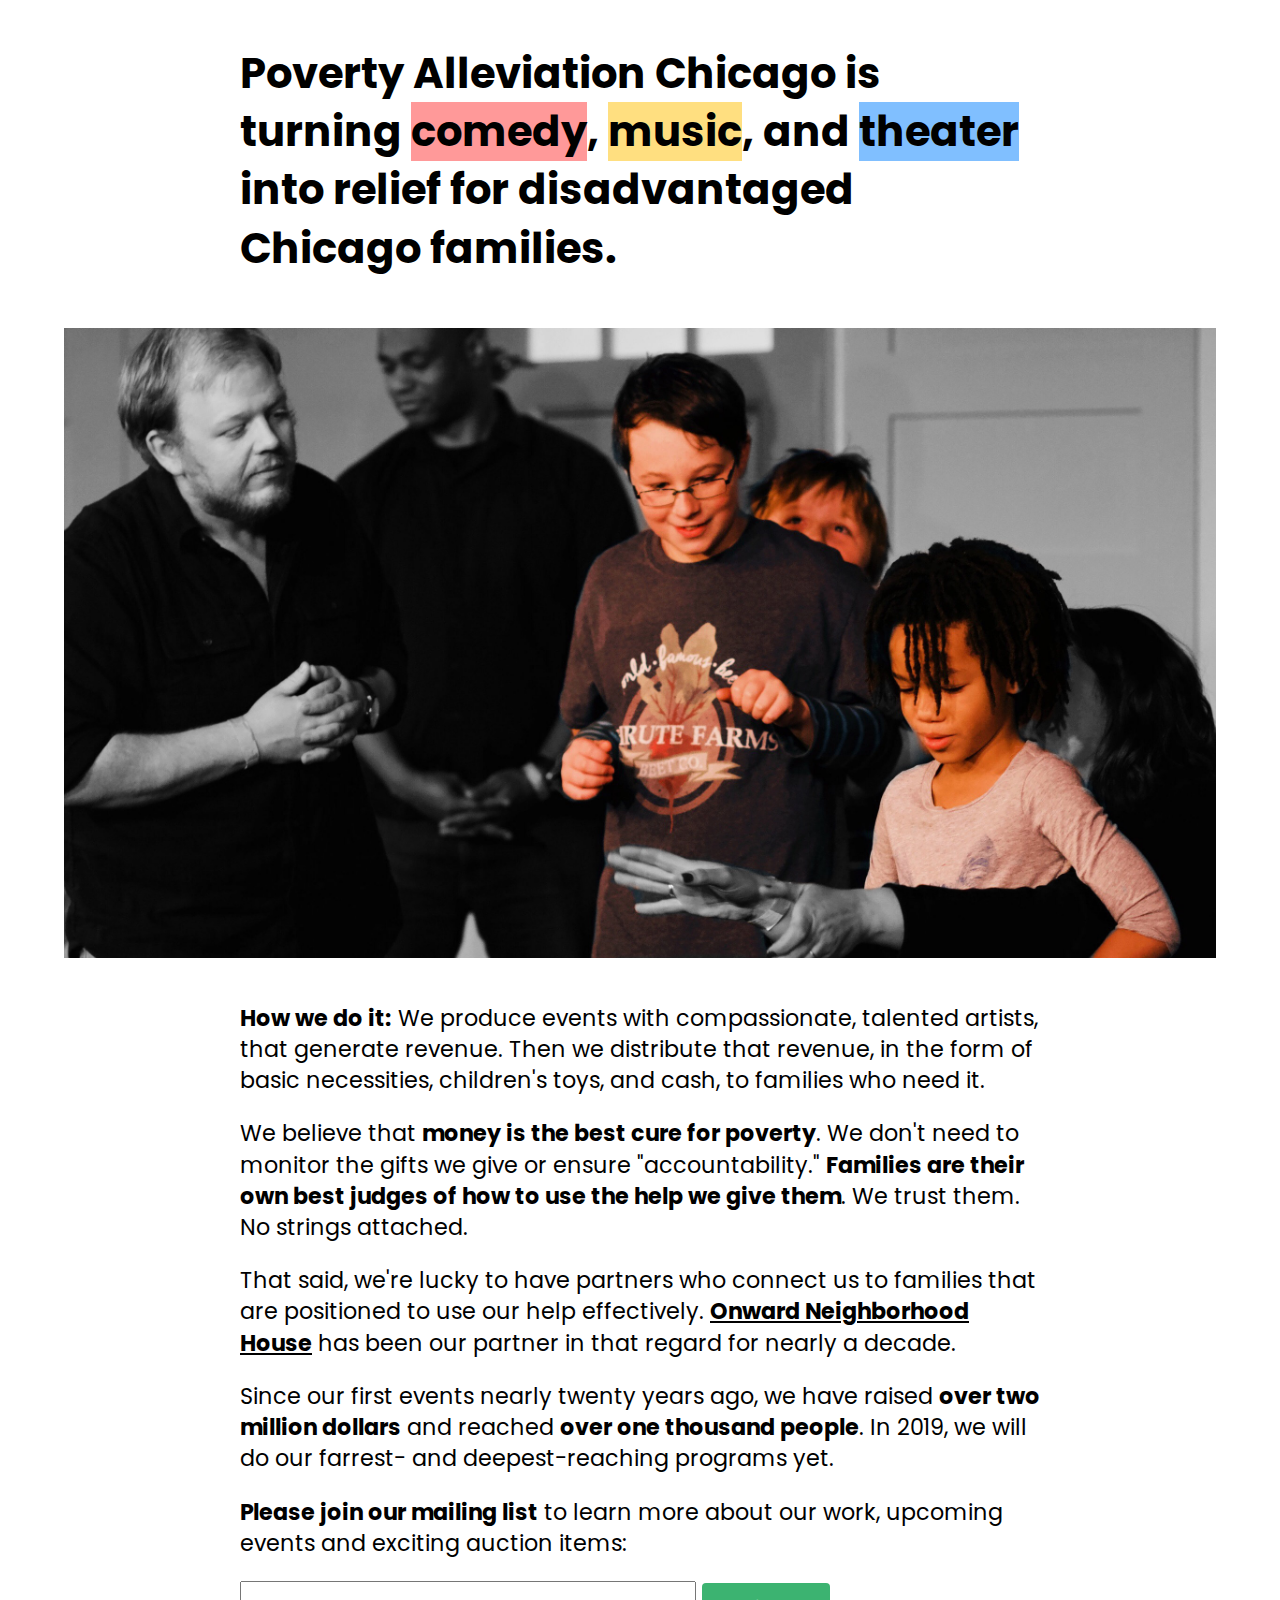
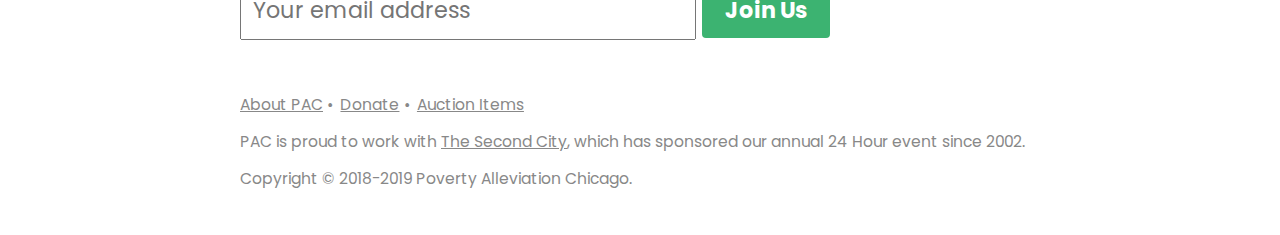
==== index.html @ cbf2a6ac "first commit" ====
<!doctype html>
<html lang="en">
    <head>
        <meta charset="utf-8">
        <meta http-equiv="X-UA-Compatible" content="IE=edge,chrome=1">
        <title>Poverty Alleviation Chicago</title>
        <meta name="description" content="">
        <meta name="viewport" content="width=device-width, initial-scale=1">

        <link rel="stylesheet" href="css/normalize.min.css">
        <link rel="stylesheet" href="css/main.css">
    </head>
    <body>
        <div id="wrapper">
            <header>
                <div class="bounded"><h1>Poverty Alleviation Chicago is turning <span style="background-color: #ff9999;">comedy</span>, <span style="background-color: #ffdf80;">music</span>, and <span style="background-color: #80bfff;">theater</span> into <span>relief</span> for disadvantaged Chicago families.</h1></div>
                <div id="header-photo"><img src="header.jpg" alt=""></div>
            </header>
            <main>
                <div class="bounded">
                    <p><strong>How we do it:</strong> We produce events with compassionate, talented artists, that generate revenue. Then we distribute that revenue, in the form of basic necessities, children's toys, and cash, to families who need it.</p>
                    <p>We believe that <strong>money is the best cure for poverty</strong>. We don't need to monitor the gifts we give or ensure "accountability." <strong>Families are their own best judges of how to use the help we give them</strong>. We trust them. No strings attached.</p>
                    <p>That said, we're lucky to have partners who connect us to families that are positioned to use our help effectively. <strong><a href="#">Onward Neighborhood House</a></strong> has been our partner in that regard for nearly a decade.</p>
                    <p>Since our first events nearly twenty years ago, we have raised <strong>over two million dollars</strong> and reached <strong>over one thousand people</strong>. In 2019, we will do our farrest- and deepest-reaching programs yet.</p>
                    <p><strong>Please join our mailing list</strong> to learn more about our work, upcoming events and exciting auction items:</p>
                    <form class="subscribe-form" method="post">
                        <label class="visuallyhidden" for="tlemail">Enter your email address</label>
                        <input type="text" name="email" id="tlemail" aria-label="Enter your email address" placeholder="Your email address">
                        <input type="hidden" value="1" name="embed">
                        <input type="submit" value="Join Us">
                    </form>
                </div>
            </main>
            <footer>
                <div class="bounded">
                    <p>
                        <nav>
                            <a href="#">About PAC</a>
                            <a href="#">Donate</a>
                            <a href="#">Auction Items</a>
                        </nav>
                    </p>
                    <p>PAC is proud to work with <a href="#">The Second City</a>, which has ​sponsored ​our annual 24 Hour event since 2002.</p>
                    <p>Copyright &copy; 2018-2019 Poverty Alleviation Chicago.</p>
                </div>
            </footer>
        </div>
    </body>
</html>
---- css/main.css ----
/*! HTML5 Boilerplate v5.0 | MIT License | http://h5bp.com/ */

@import url('https://fonts.googleapis.com/css?family=Poppins:400,400i,700,700i');

html {
    color: #222;
    font-size: 1em;
    line-height: 1.4;
}

::-moz-selection {
    background: #b3d4fc;
    text-shadow: none;
}

::selection {
    background: #b3d4fc;
    text-shadow: none;
}

hr {
    display: block;
    height: 1px;
    border: 0;
    border-top: 1px solid #ccc;
    margin: 1em 0;
    padding: 0;
}

audio,
canvas,
iframe,
img,
svg,
video {
    vertical-align: middle;
}

fieldset {
    border: 0;
    margin: 0;
    padding: 0;
}

textarea {
    resize: vertical;
}

.browserupgrade {
    margin: 0.2em 0;
    background: #ccc;
    color: #000;
    padding: 0.2em 0;
}


/* ==========================================================================
   Author's custom styles
   ========================================================================== */

body {
    font-size: 20px;
    font-size: calc(20px + (23 - 20) * ((100vw - 320px) / (1600 - 320)));
    font-family: 'Poppins', sans-serif;
    color: black;
    background: white;
}

a {
    color: black;
}

h1 {
    font-size: calc(29px + (46 - 29) * ((100vw - 320px) / (1600 - 320)));
}

input[type="text"] {
    padding: 0.5em;
    max-width: 100%;
    margin-bottom: 1em;
    box-sizing: border-box;
}

input[type="submit"] {
    background: MediumSeaGreen;
    border-radius: 4px;
    color: white;
    font-weight: 700;
    border: none;
    padding: 0.5em 1em;
}

footer {
    margin-top: 2em;
    color: #888;
    font-size: 0.7em;
}

footer a {
    color: #888;
}

nav a:not(:last-child):after {
    content: '\2022';
    display: inline-block;
    margin: 0 0.2em 0 0.28em;
}

#wrapper {
    width: 90%;
    margin: 2em auto;
}

#header-photo img {
    max-width: 100%;
    margin: 1em auto;
    animation: saturatePulse 5s infinite alternate;
}

.bounded {
    max-width: 800px;
    margin-left: auto;
    margin-right: auto;
}

@keyframes saturatePulse {
    0% {
        filter: grayscale(100%);
    }

    100% {
        filter: grayscale(0%);
    }
}









/* ==========================================================================
   Media Queries
   ========================================================================== */

@media only screen and (min-width: 35em) {

}

@media print,
       (-o-min-device-pixel-ratio: 5/4),
       (-webkit-min-device-pixel-ratio: 1.25),
       (min-resolution: 120dpi) {

}

/* ==========================================================================
   Helper classes
   ========================================================================== */

.hidden {
    display: none !important;
    visibility: hidden;
}

.visuallyhidden {
    border: 0;
    clip: rect(0 0 0 0);
    height: 1px;
    margin: -1px;
    overflow: hidden;
    padding: 0;
    position: absolute;
    width: 1px;
}

.visuallyhidden.focusable:active,
.visuallyhidden.focusable:focus {
    clip: auto;
    height: auto;
    margin: 0;
    overflow: visible;
    position: static;
    width: auto;
}

.invisible {
    visibility: hidden;
}

.clearfix:before,
.clearfix:after {
    content: " ";
    display: table;
}

.clearfix:after {
    clear: both;
}

.clearfix {
    *zoom: 1;
}

/* ==========================================================================
   Print styles
   ========================================================================== */

@media print {
    *,
    *:before,
    *:after {
        background: transparent !important;
        color: #000 !important;
        box-shadow: none !important;
        text-shadow: none !important;
    }

    a,
    a:visited {
        text-decoration: underline;
    }

    a[href]:after {
        content: " (" attr(href) ")";
    }

    abbr[title]:after {
        content: " (" attr(title) ")";
    }

    a[href^="#"]:after,
    a[href^="javascript:"]:after {
        content: "";
    }

    pre,
    blockquote {
        border: 1px solid #999;
        page-break-inside: avoid;
    }

    thead {
        display: table-header-group;
    }

    tr,
    img {
        page-break-inside: avoid;
    }

    img {
        max-width: 100% !important;
    }

    p,
    h2,
    h3 {
        orphans: 3;
        widows: 3;
    }

    h2,
    h3 {
        page-break-after: avoid;
    }
}
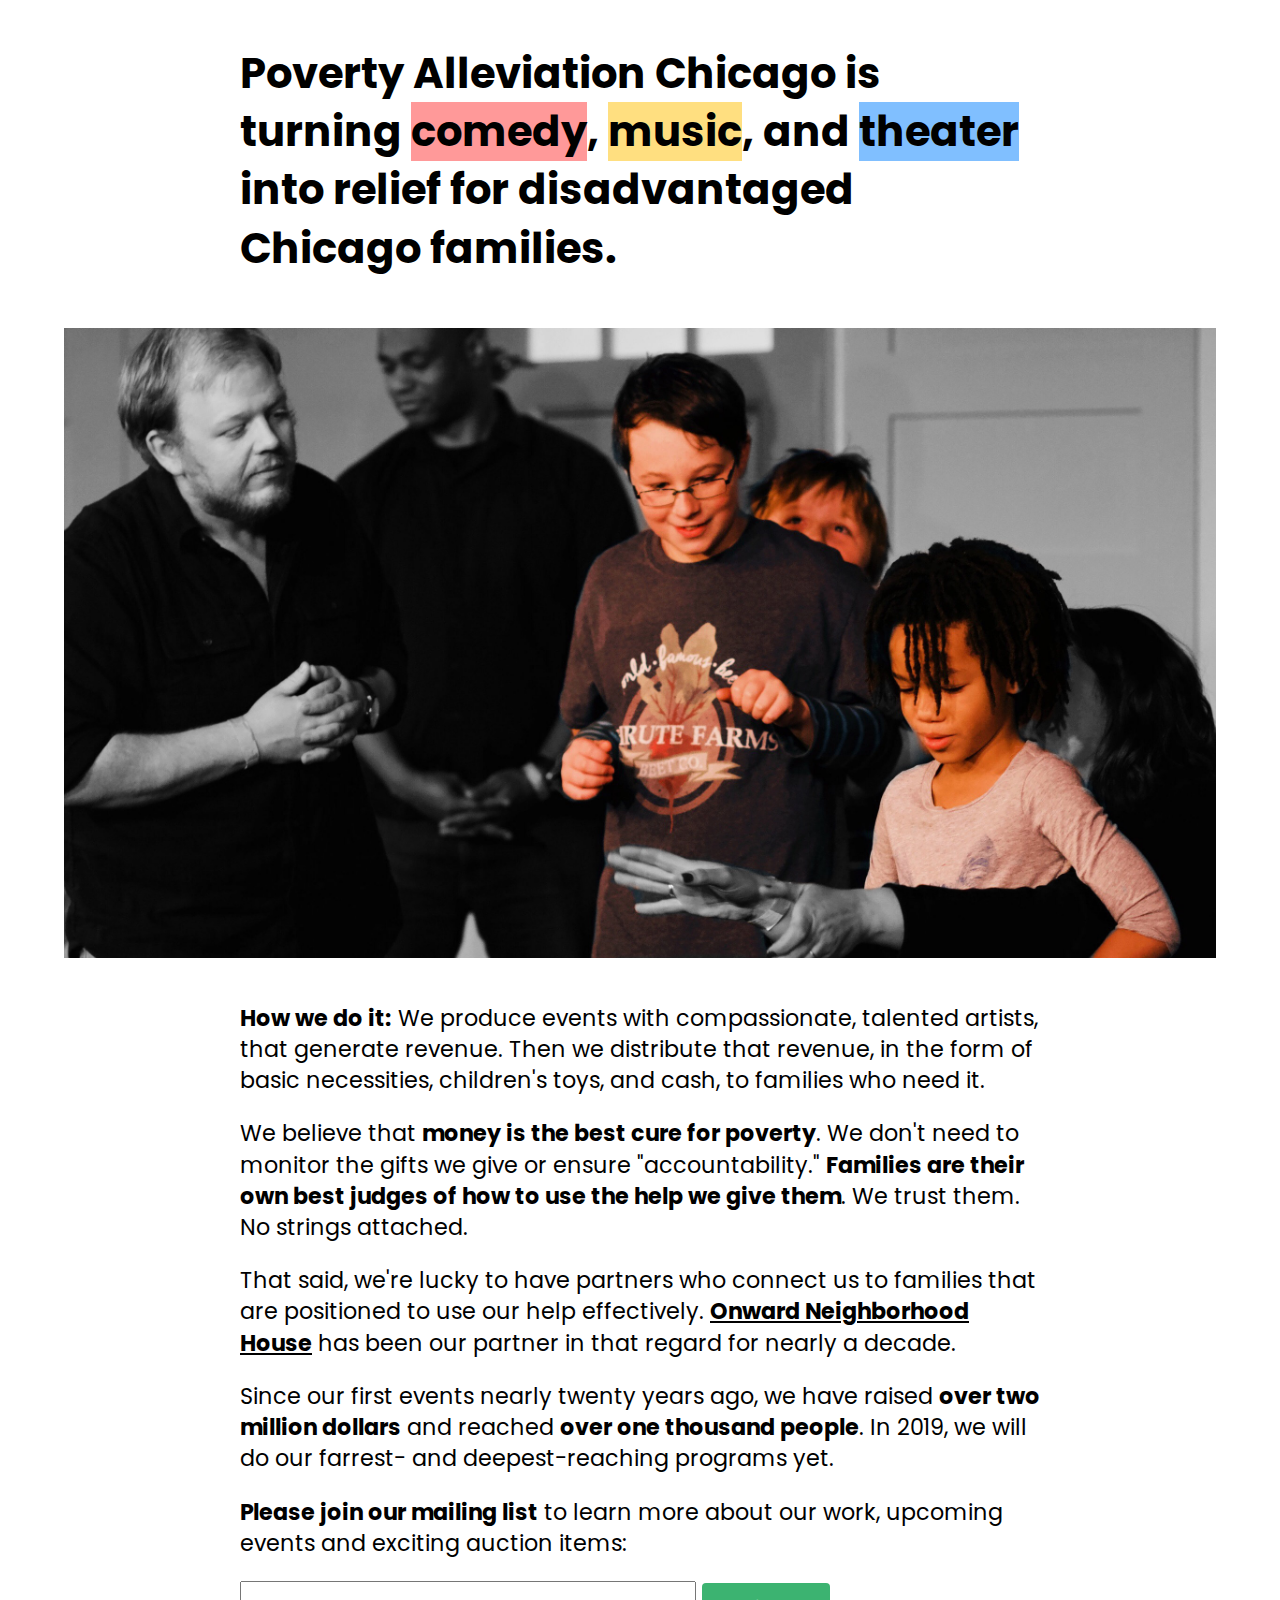
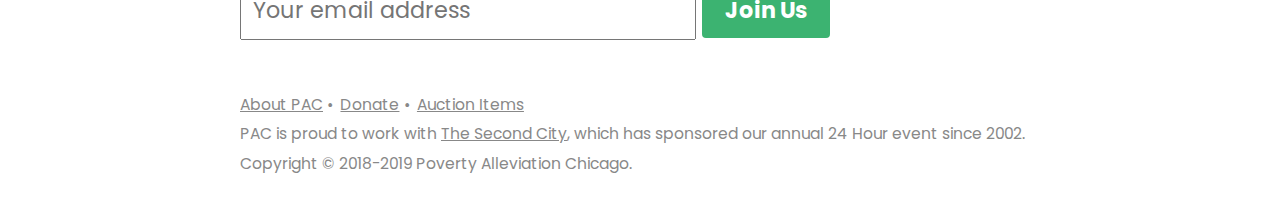
==== commit 86c90d5f: "add mailchimp and change footer style" ====
--- a/index.html
+++ b/index.html
@@ -23,12 +23,25 @@
                     <p>That said, we're lucky to have partners who connect us to families that are positioned to use our help effectively. <strong><a href="#">Onward Neighborhood House</a></strong> has been our partner in that regard for nearly a decade.</p>
                     <p>Since our first events nearly twenty years ago, we have raised <strong>over two million dollars</strong> and reached <strong>over one thousand people</strong>. In 2019, we will do our farrest- and deepest-reaching programs yet.</p>
                     <p><strong>Please join our mailing list</strong> to learn more about our work, upcoming events and exciting auction items:</p>
-                    <form class="subscribe-form" method="post">
-                        <label class="visuallyhidden" for="tlemail">Enter your email address</label>
-                        <input type="text" name="email" id="tlemail" aria-label="Enter your email address" placeholder="Your email address">
-                        <input type="hidden" value="1" name="embed">
-                        <input type="submit" value="Join Us">
-                    </form>
+                    
+                    <!-- Begin Mailchimp Signup Form -->
+                    <div id="mc_embed_signup">
+                        <form action="https://charity.us7.list-manage.com/subscribe/post?u=cc11e880f165850fda5e535c6&amp;id=bda9b7c619" method="post" id="mc-embedded-subscribe-form" name="mc-embedded-subscribe-form" class="validate" target="_blank" novalidate>
+                            <div id="mc_embed_signup_scroll">
+                                <div class="mc-field-group">
+                                    <label for="mce-EMAIL" class="visuallyhidden">Email Address </label>
+                                    <input type="email" value="" name="EMAIL" placeholder="Your email address" class="required email" id="mce-EMAIL">
+                                </div>
+                                <div id="mce-responses" class="clear">
+                                    <div class="response" id="mce-error-response" style="display:none"></div>
+                                    <div class="response" id="mce-success-response" style="display:none"></div>
+                                </div>    <!-- real people should not fill this in and expect good things - do not remove this or risk form bot signups-->
+                                <div style="position: absolute; left: -5000px;" aria-hidden="true"><input type="text" name="b_cc11e880f165850fda5e535c6_bda9b7c619" tabindex="-1" value=""></div>
+                                <div class="clear"><input type="submit" value="Join Us" name="subscribe" id="mc-embedded-subscribe" class="button"></div>
+                            </div>
+                        </form>
+                    </div>
+                    <!--End mc_embed_signup-->
                 </div>
             </main>
             <footer>
--- a/css/main.css
+++ b/css/main.css
@@ -74,7 +74,7 @@
     font-size: calc(29px + (46 - 29) * ((100vw - 320px) / (1600 - 320)));
 }
 
-input[type="text"] {
+input[type="email"] {
     padding: 0.5em;
     max-width: 100%;
     margin-bottom: 1em;
@@ -96,6 +96,10 @@
     font-size: 0.7em;
 }
 
+footer p {
+    margin: 0.5em 0;
+}
+
 footer a {
     color: #888;
 }
@@ -114,7 +118,6 @@
 #header-photo img {
     max-width: 100%;
     margin: 1em auto;
-    animation: saturatePulse 5s infinite alternate;
 }
 
 .bounded {
@@ -123,14 +126,11 @@
     margin-right: auto;
 }
 
-@keyframes saturatePulse {
-    0% {
-        filter: grayscale(100%);
-    }
-
-    100% {
-        filter: grayscale(0%);
-    }
+
+/* Mailchimp styles */
+
+#mc_embed_signup_scroll > div {
+    display: inline;
 }
 
 
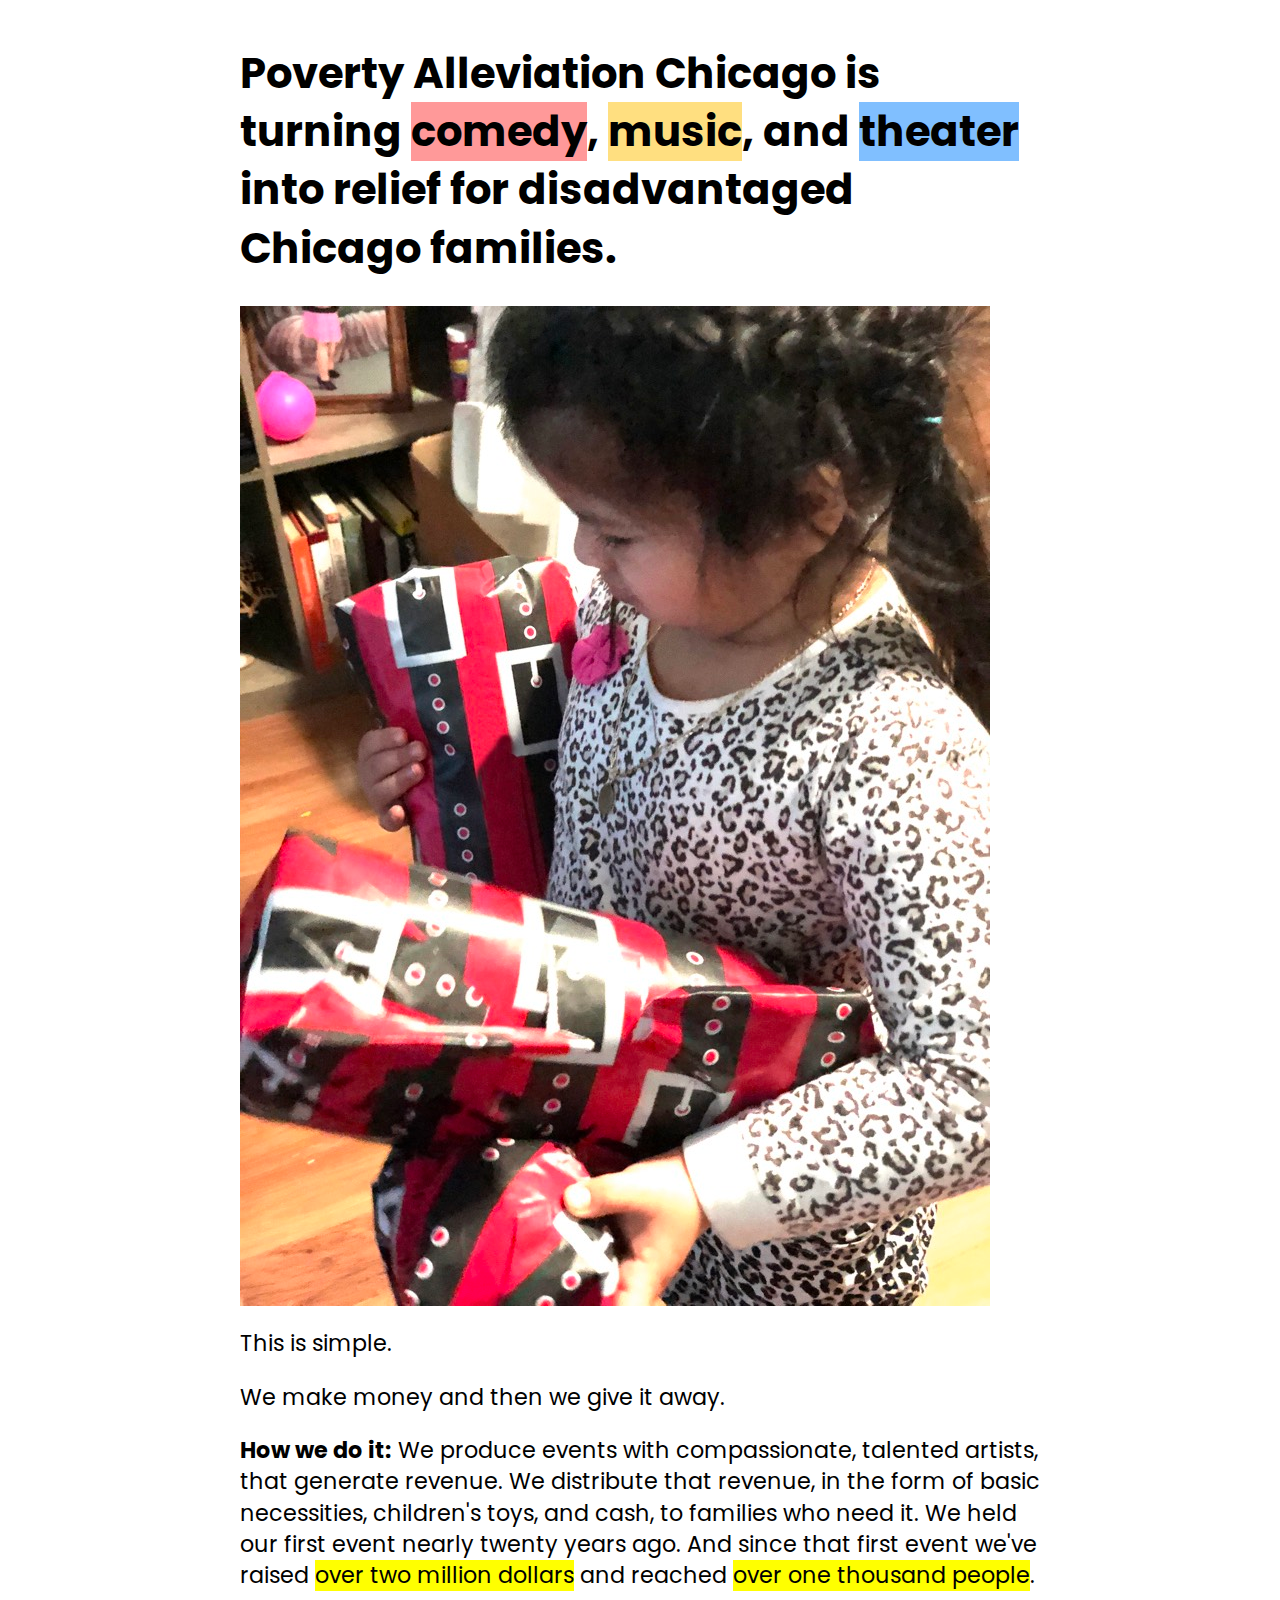
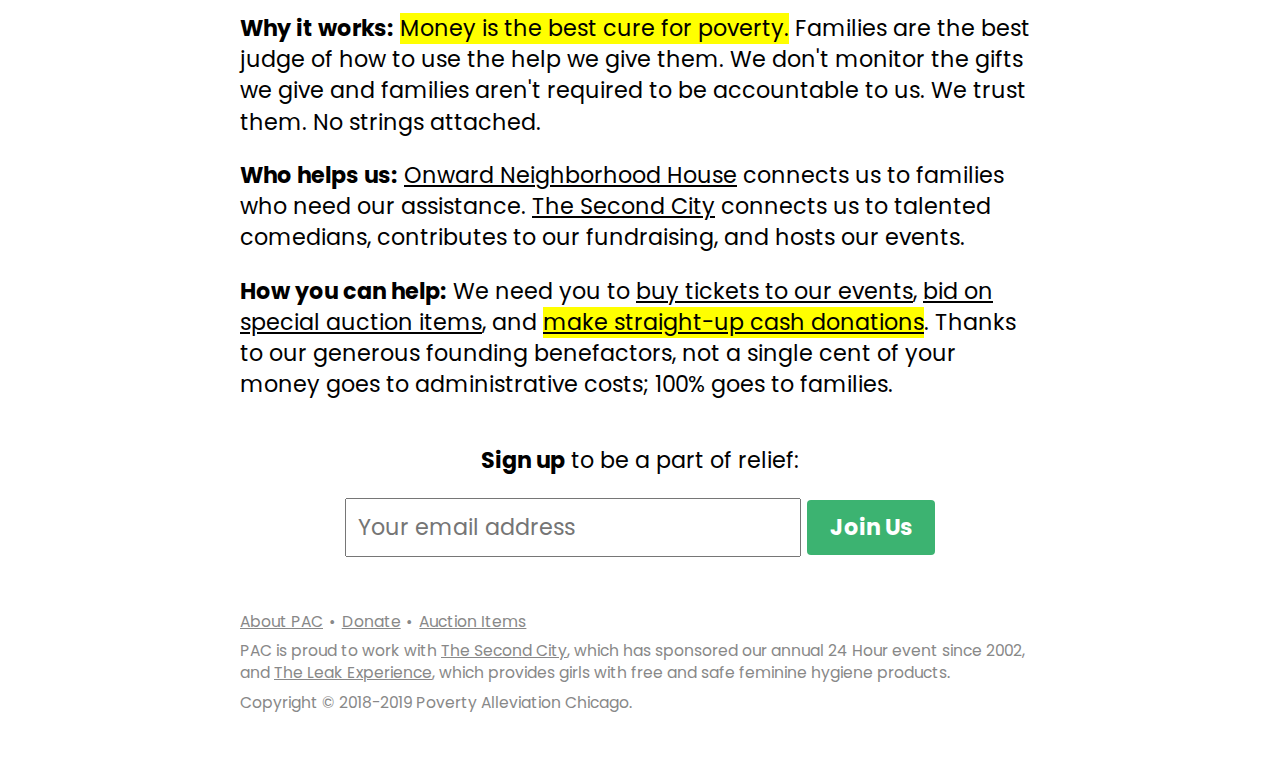
==== commit 34b7ff32: "copy and style changes" ====
--- a/index.html
+++ b/index.html
@@ -14,20 +14,22 @@
         <div id="wrapper">
             <header>
                 <div class="bounded"><h1>Poverty Alleviation Chicago is turning <span style="background-color: #ff9999;">comedy</span>, <span style="background-color: #ffdf80;">music</span>, and <span style="background-color: #80bfff;">theater</span> into <span>relief</span> for disadvantaged Chicago families.</h1></div>
-                <div id="header-photo"><img src="header.jpg" alt=""></div>
             </header>
             <main>
                 <div class="bounded">
-                    <p><strong>How we do it:</strong> We produce events with compassionate, talented artists, that generate revenue. Then we distribute that revenue, in the form of basic necessities, children's toys, and cash, to families who need it.</p>
-                    <p>We believe that <strong>money is the best cure for poverty</strong>. We don't need to monitor the gifts we give or ensure "accountability." <strong>Families are their own best judges of how to use the help we give them</strong>. We trust them. No strings attached.</p>
-                    <p>That said, we're lucky to have partners who connect us to families that are positioned to use our help effectively. <strong><a href="#">Onward Neighborhood House</a></strong> has been our partner in that regard for nearly a decade.</p>
-                    <p>Since our first events nearly twenty years ago, we have raised <strong>over two million dollars</strong> and reached <strong>over one thousand people</strong>. In 2019, we will do our farrest- and deepest-reaching programs yet.</p>
-                    <p><strong>Please join our mailing list</strong> to learn more about our work, upcoming events and exciting auction items:</p>
+                    <img src="photo.jpg">
+                    <p>This is simple.</p>
+                    <p>We make money and then we give it away.</p>
+                    <p><strong>How we do it:</strong> We produce events with compassionate, talented artists, that generate revenue. We distribute that revenue, in the form of basic necessities, children's toys, and cash, to families who need it. We held our first event nearly twenty years ago. And since that first event we've raised <mark>over two million dollars</mark> and reached <mark>over one thousand people</mark>.</p>
+                    <p><strong>Why it works:</strong> <mark>Money is the best cure for poverty.</mark> Families are the best judge of how to use the help we give them. We don't monitor the gifts we give and families aren't required to be accountable to us. We trust them. No strings attached.</p>
+                    <p><strong>Who helps us:</strong> <a href="#">Onward Neighborhood House</a> connects us to families who need our assistance. <a href="#">The Second City</a> connects us to talented comedians, contributes to our fundraising, and hosts our events.</p>
+                    <p><strong>How you can help:</strong> We need you to <a href="">buy tickets to our events</a>, <a href="">bid on special auction items</a>, and <mark><a href="">make straight-up cash donations</a></mark>. Thanks to our generous founding benefactors, not a single cent of your money goes to administrative costs; 100% goes to families.</p>
                     
                     <!-- Begin Mailchimp Signup Form -->
                     <div id="mc_embed_signup">
                         <form action="https://charity.us7.list-manage.com/subscribe/post?u=cc11e880f165850fda5e535c6&amp;id=bda9b7c619" method="post" id="mc-embedded-subscribe-form" name="mc-embedded-subscribe-form" class="validate" target="_blank" novalidate>
                             <div id="mc_embed_signup_scroll">
+                                <p><strong>Sign up</strong> to be a part of relief:</p>
                                 <div class="mc-field-group">
                                     <label for="mce-EMAIL" class="visuallyhidden">Email Address </label>
                                     <input type="email" value="" name="EMAIL" placeholder="Your email address" class="required email" id="mce-EMAIL">
@@ -53,7 +55,7 @@
                             <a href="#">Auction Items</a>
                         </nav>
                     </p>
-                    <p>PAC is proud to work with <a href="#">The Second City</a>, which has ​sponsored ​our annual 24 Hour event since 2002.</p>
+                    <p>PAC is proud to work with <a href="#">The Second City</a>, which has ​sponsored ​our annual 24 Hour event since 2002, and <a href="#">The Leak Experience</a>, which provides girls with free and safe feminine hygiene products.</p>
                     <p>Copyright &copy; 2018-2019 Poverty Alleviation Chicago.</p>
                 </div>
             </footer>
--- a/css/main.css
+++ b/css/main.css
@@ -107,7 +107,7 @@
 nav a:not(:last-child):after {
     content: '\2022';
     display: inline-block;
-    margin: 0 0.2em 0 0.28em;
+    margin: 0 0.2em 0 0.36em;
 }
 
 #wrapper {
@@ -128,6 +128,11 @@
 
 
 /* Mailchimp styles */
+
+#mc_embed_signup_scroll {
+    text-align: center;
+    margin-top: 2em;
+}
 
 #mc_embed_signup_scroll > div {
     display: inline;
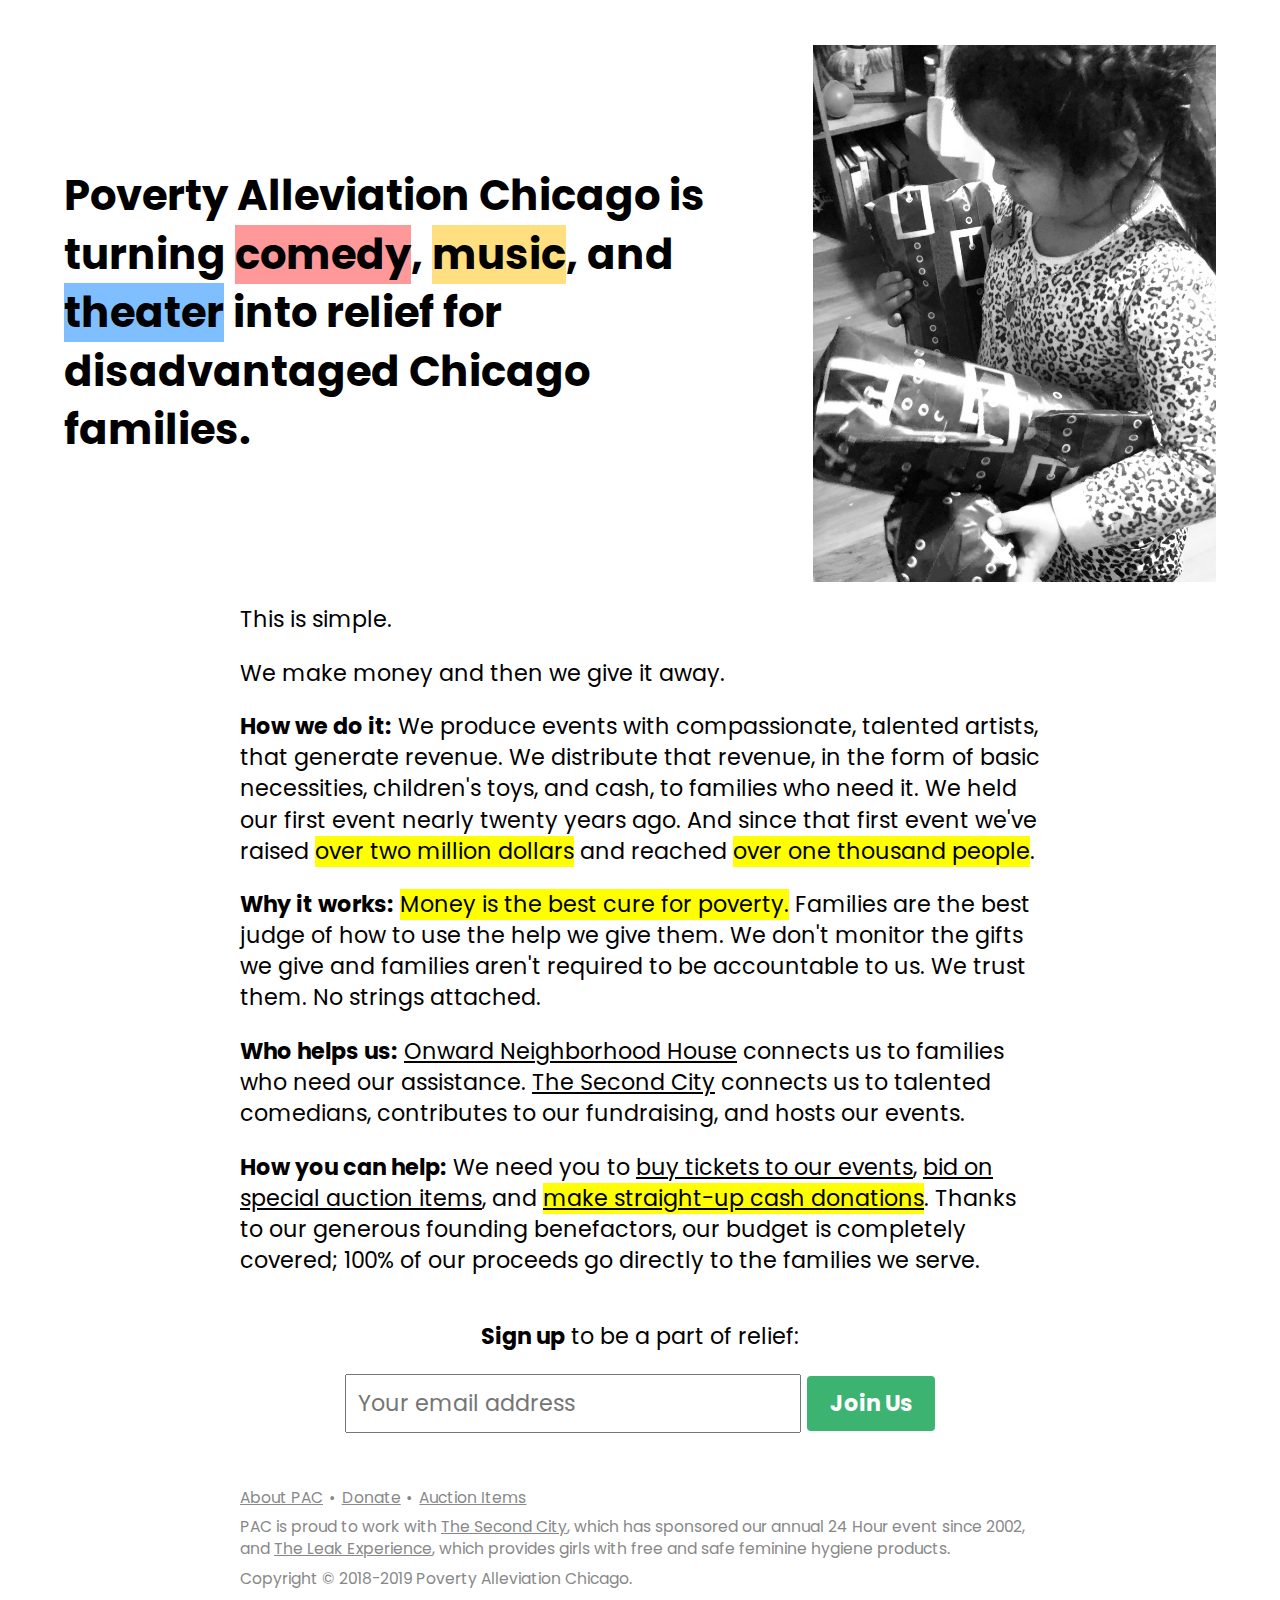
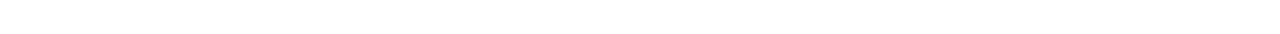
==== commit 2767647f: "copy and style changes" ====
--- a/index.html
+++ b/index.html
@@ -13,17 +13,19 @@
     <body>
         <div id="wrapper">
             <header>
-                <div class="bounded"><h1>Poverty Alleviation Chicago is turning <span style="background-color: #ff9999;">comedy</span>, <span style="background-color: #ffdf80;">music</span>, and <span style="background-color: #80bfff;">theater</span> into <span>relief</span> for disadvantaged Chicago families.</h1></div>
+                <div id="header-text"><h1>Poverty Alleviation Chicago is turning <span style="background-color: #ff9999;">comedy</span>, <span style="background-color: #ffdf80;">music</span>, and <span style="background-color: #80bfff;">theater</span> into <span>relief</span> for disadvantaged Chicago families.</h1></div>
+                <div id="header-photo">
+                    <img src="photo.jpg">
+                </div>
             </header>
             <main>
                 <div class="bounded">
-                    <img src="photo.jpg">
                     <p>This is simple.</p>
                     <p>We make money and then we give it away.</p>
                     <p><strong>How we do it:</strong> We produce events with compassionate, talented artists, that generate revenue. We distribute that revenue, in the form of basic necessities, children's toys, and cash, to families who need it. We held our first event nearly twenty years ago. And since that first event we've raised <mark>over two million dollars</mark> and reached <mark>over one thousand people</mark>.</p>
                     <p><strong>Why it works:</strong> <mark>Money is the best cure for poverty.</mark> Families are the best judge of how to use the help we give them. We don't monitor the gifts we give and families aren't required to be accountable to us. We trust them. No strings attached.</p>
                     <p><strong>Who helps us:</strong> <a href="#">Onward Neighborhood House</a> connects us to families who need our assistance. <a href="#">The Second City</a> connects us to talented comedians, contributes to our fundraising, and hosts our events.</p>
-                    <p><strong>How you can help:</strong> We need you to <a href="">buy tickets to our events</a>, <a href="">bid on special auction items</a>, and <mark><a href="">make straight-up cash donations</a></mark>. Thanks to our generous founding benefactors, not a single cent of your money goes to administrative costs; 100% goes to families.</p>
+                    <p><strong>How you can help:</strong> We need you to <a href="">buy tickets to our events</a>, <a href="">bid on special auction items</a>, and <mark><a href="">make straight-up cash donations</a></mark>. Thanks to our generous founding benefactors, our budget is completely covered; 100% of our proceeds go directly to the families we serve.</p>
                     
                     <!-- Begin Mailchimp Signup Form -->
                     <div id="mc_embed_signup">
--- a/css/main.css
+++ b/css/main.css
@@ -90,6 +90,11 @@
     padding: 0.5em 1em;
 }
 
+header {
+    display: flex;
+    align-items: center;
+}
+
 footer {
     margin-top: 2em;
     color: #888;
@@ -115,9 +120,19 @@
     margin: 2em auto;
 }
 
+#header-text {
+    flex-basis: 50%;
+    flex-grow: 1;
+}
+
+#header-photo {
+    flex-basis: 35%;
+    padding-left: 2em;
+    filter: grayscale(100);
+}
+
 #header-photo img {
     max-width: 100%;
-    margin: 1em auto;
 }
 
 .bounded {
@@ -150,8 +165,14 @@
    Media Queries
    ========================================================================== */
 
-@media only screen and (min-width: 35em) {
-
+@media only screen and (max-width: 630px) {
+    header {
+        display: block;
+    }
+
+    #header-photo {
+        padding-left: 0;
+    }
 }
 
 @media print,
